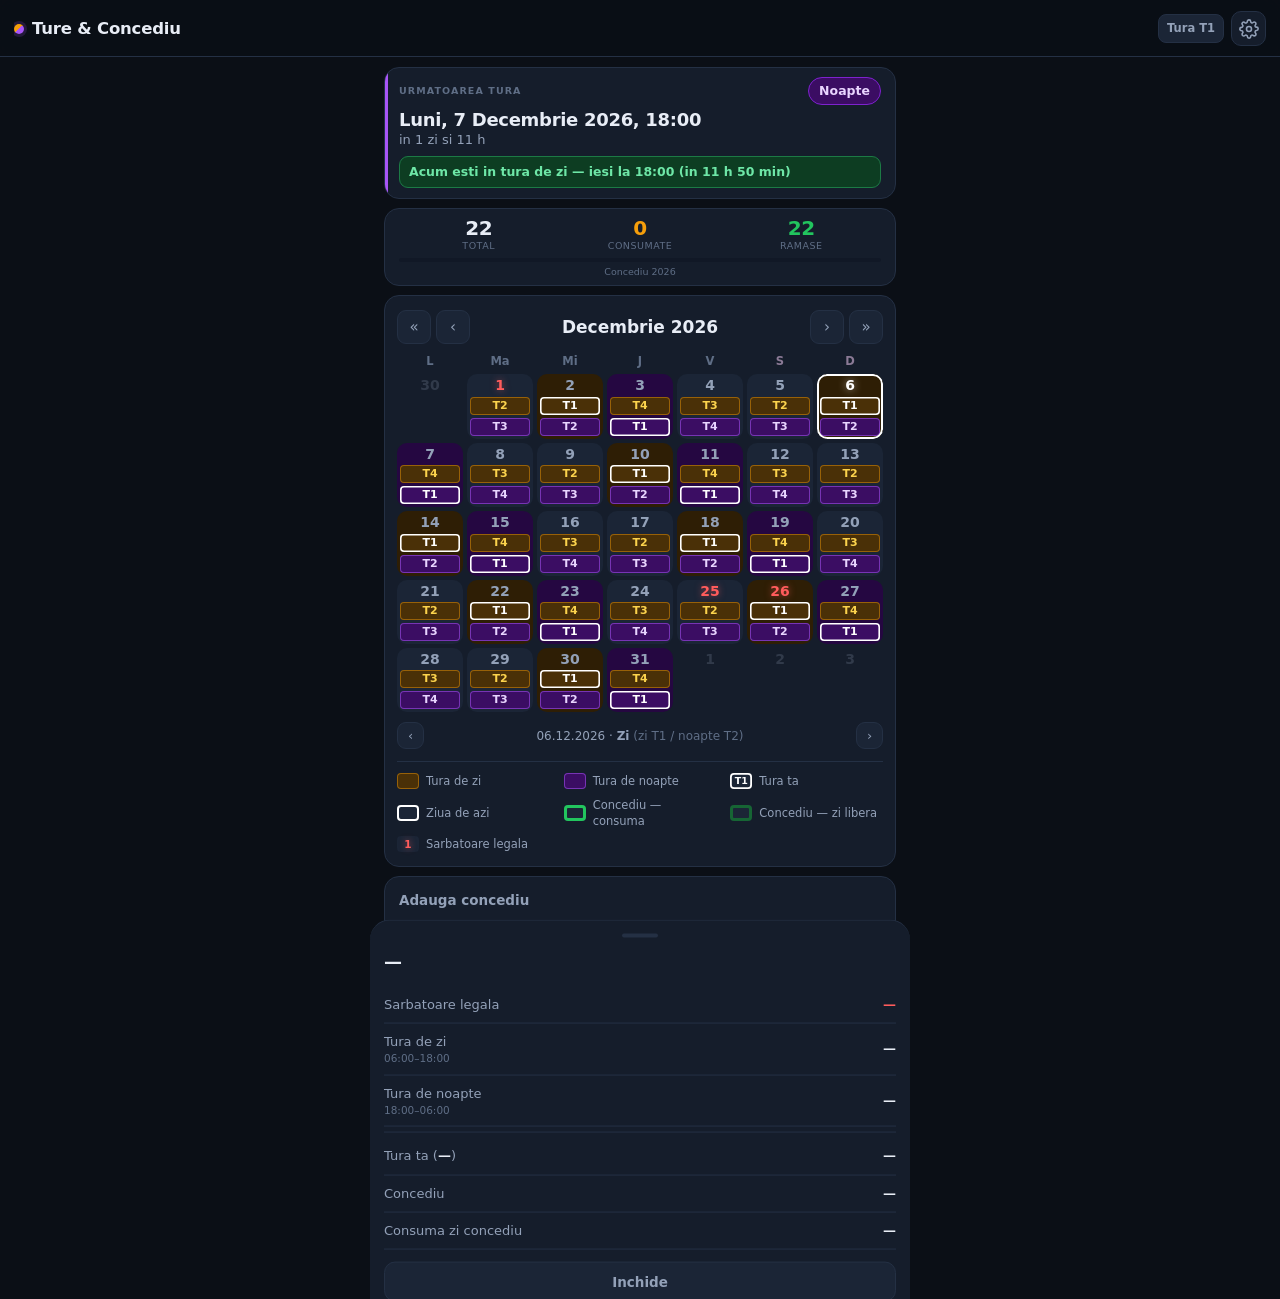
==== index.html @ d2be9833 "Tracker Schimburi & Concediu PWA" ====
<!DOCTYPE html>
<html lang="ro">
<head>
<meta charset="UTF-8">
<meta name="viewport" content="width=device-width, initial-scale=1.0, viewport-fit=cover, maximum-scale=1.0, user-scalable=no">
<title>Ture &amp; Concediu</title>
<meta name="description" content="Tracker pentru ture 12/24 in 4 ture si concediu de odihna">
<link rel="manifest" href="manifest.json">
<meta name="theme-color" content="#0b0f16">
<meta name="color-scheme" content="dark">
<meta name="mobile-web-app-capable" content="yes">
<meta name="apple-mobile-web-app-capable" content="yes">
<meta name="apple-mobile-web-app-status-bar-style" content="black-translucent">
<meta name="apple-mobile-web-app-title" content="Ture">
<link rel="apple-touch-icon" href="icons/icon-192.png">
<link rel="icon" href="icons/icon-192.png">
<link rel="stylesheet" href="styles.css">
</head>
<body>

<header class="topbar">
  <div class="brand">
    <span class="brand-dot"></span>
    <h1>Ture &amp; Concediu</h1>
  </div>
  <div class="top-right">
    <span class="my-team" id="myTeamBadge">—</span>
    <button id="btnSettings" class="icon-btn" aria-label="Setari" title="Setari">
      <svg viewBox="0 0 24 24" width="20" height="20" fill="none" stroke="currentColor" stroke-width="1.9" stroke-linecap="round" stroke-linejoin="round">
        <circle cx="12" cy="12" r="3"></circle>
        <path d="M19.4 15a1.65 1.65 0 0 0 .33 1.82l.06.06a2 2 0 1 1-2.83 2.83l-.06-.06a1.65 1.65 0 0 0-1.82-.33 1.65 1.65 0 0 0-1 1.51V21a2 2 0 1 1-4 0v-.09A1.65 1.65 0 0 0 9 19.4a1.65 1.65 0 0 0-1.82.33l-.06.06a2 2 0 1 1-2.83-2.83l.06-.06A1.65 1.65 0 0 0 4.6 15a1.65 1.65 0 0 0-1.51-1H3a2 2 0 1 1 0-4h.09A1.65 1.65 0 0 0 4.6 9a1.65 1.65 0 0 0-.33-1.82l-.06-.06a2 2 0 1 1 2.83-2.83l.06.06A1.65 1.65 0 0 0 9 4.6 1.65 1.65 0 0 0 10 3.09V3a2 2 0 1 1 4 0v.09a1.65 1.65 0 0 0 1 1.51 1.65 1.65 0 0 0 1.82-.33l.06-.06a2 2 0 1 1 2.83 2.83l-.06.06A1.65 1.65 0 0 0 19.4 9c.14.35.44.6.81.71H21a2 2 0 1 1 0 4h-.09a1.65 1.65 0 0 0-1.51 1z"></path>
      </svg>
    </button>
  </div>
</header>

<main>
  <!-- ===== URMATOAREA TURA (compact) ===== -->
  <section class="card next-card" id="nextCard">
    <div class="next-top">
      <span class="next-label">Urmatoarea tura</span>
      <span class="pill" id="nextPill">—</span>
    </div>
    <div class="next-when" id="nextWhen">—</div>
    <div class="next-count" id="nextCount">—</div>
    <div class="next-now" id="nextNow" hidden></div>
  </section>

  <!-- ===== CONTOR CONCEDIU (compact) ===== -->
  <section class="stats">
    <div class="stat"><b id="statTotal">0</b><span>Total</span></div>
    <div class="stat"><b class="accent-used" id="statUsed">0</b><span>Consumate</span></div>
    <div class="stat"><b class="accent-left" id="statLeft">0</b><span>Ramase</span></div>
    <div class="stat-bar"><div class="stat-bar-fill" id="statBar"></div></div>
    <div class="stat-year" id="statYear">2026</div>
  </section>

  <!-- ===== CALENDAR ===== -->
  <section class="card calendar-card">
    <div class="cal-nav">
      <button class="nav-btn" id="prevYear" aria-label="Anul anterior">&#171;</button>
      <button class="nav-btn" id="prevMonth" aria-label="Luna anterioara">&#8249;</button>
      <button class="cal-title" id="calTitle">—</button>
      <button class="nav-btn" id="nextMonth" aria-label="Luna urmatoare">&#8250;</button>
      <button class="nav-btn" id="nextYear" aria-label="Anul urmator">&#187;</button>
    </div>

    <div class="cal-dow">
      <span>L</span><span>Ma</span><span>Mi</span><span>J</span><span>V</span><span class="we">S</span><span class="we">D</span>
    </div>
    <div class="cal-grid" id="calGrid"></div>

    <div class="day-nav">
      <button class="nav-btn small" id="prevDay" aria-label="Ziua anterioara">&#8249;</button>
      <div class="day-nav-info" id="dayNavInfo">—</div>
      <button class="nav-btn small" id="nextDay" aria-label="Ziua urmatoare">&#8250;</button>
    </div>

    <div class="legend">
      <span><i class="chip zi"></i>Tura de zi</span>
      <span><i class="chip noapte"></i>Tura de noapte</span>
      <span><i class="chip mine" id="lgMine"></i>Tura ta</span>
      <span><i class="sw sw-today"></i>Ziua de azi</span>
      <span><i class="sw sw-vac"></i>Concediu — consuma</span>
      <span><i class="sw sw-vacfree"></i>Concediu — zi libera</span>
      <span><i class="sw sw-hol">1</i>Sarbatoare legala</span>
    </div>
  </section>

  <!-- ===== ADAUGA CONCEDIU ===== -->
  <section class="card">
    <h2 class="card-title">Adauga concediu</h2>
    <form id="vacForm" class="vac-form">
      <div class="two-col">
        <label>Data de start<input type="date" id="vacStart" required></label>
        <label>Data de final<input type="date" id="vacEnd" required></label>
      </div>
      <div class="vac-preview" id="vacPreview">Alege perioada pentru a vedea cate zile se consuma.</div>
      <button type="submit" class="btn-primary">Adauga concediu</button>
    </form>
  </section>

  <!-- ===== LISTA CONCEDII ===== -->
  <section class="card">
    <h2 class="card-title">Concediile mele <span class="muted" id="vacCount"></span></h2>
    <div id="vacList" class="vac-list"></div>
  </section>

  <footer class="app-footer">
    <div class="ft-note">Datele se salveaza local pe telefon. Fa backup periodic din setari.</div>
    <div class="ft-copy">&copy; <span id="ftYear">2026</span> Daniel Mazureac. Toate drepturile rezervate.</div>
  </footer>
</main>

<!-- ===== SHEET: SETARI ===== -->
<div class="sheet-backdrop" id="sheetBackdrop"></div>
<div class="sheet" id="settingsSheet" role="dialog" aria-label="Setari">
  <div class="sheet-handle"></div>
  <h2 class="sheet-title">Setari</h2>

  <div class="sect-title">Tura mea <small>(se aplica imediat)</small></div>
  <div class="team-pick" id="teamPick"></div>

  <button type="button" class="sect-toggle" id="refToggle" aria-expanded="false" aria-controls="refBody">
    <span class="st-lbl">Zile de referinta ture</span>
    <span class="st-arrow">&#8250;</span>
  </button>
  <div class="sect-body" id="refBody" hidden>
    <div class="sect-note">O zi in care tura respectiva a avut <b>tura de zi</b>.</div>
    <div id="refRows"></div>
  </div>

  <button type="button" class="sect-toggle" id="holToggle" aria-expanded="false" aria-controls="holBody">
    <span class="st-lbl">Sarbatori legale</span>
    <span class="st-sub" id="holSub">calculate automat</span>
    <span class="st-arrow">&#8250;</span>
  </button>
  <div class="sect-body" id="holBody" hidden>
    <div class="hol-nav">
      <button type="button" class="nav-btn small" id="holPrev" aria-label="Anul anterior">&#8249;</button>
      <div class="hol-year" id="holYear">—</div>
      <button type="button" class="nav-btn small" id="holNext" aria-label="Anul urmator">&#8250;</button>
    </div>
    <div class="hol-list" id="holList"></div>
    <div class="hol-add">
      <input type="date" id="holDate" aria-label="Data sarbatorii">
      <input type="text" id="holName" placeholder="Denumire sarbatoare" maxlength="60" aria-label="Denumire">
      <button type="button" class="btn-ghost" id="holAdd">Adauga</button>
    </div>
    <button type="button" class="btn-ghost full" id="holReset">Revino la sarbatorile automate</button>
  </div>

  <div class="sect-title">Zile concediu</div>
  <div class="conc-grid">
    <label class="field">
      <span class="lbl">Zile pe an</span>
      <input type="number" id="setDays" min="0" max="365" step="1" inputmode="numeric">
    </label>
    <label class="field">
      <span class="lbl">Reportate <small>(anii precedenti)</small></span>
      <input type="number" id="setCarry" min="0" max="365" step="1" inputmode="numeric">
    </label>
  </div>

  <div class="sheet-actions">
    <button class="btn-primary" id="saveSettings">Salveaza</button>
    <button class="btn-ghost" id="closeSettings">Inchide</button>
  </div>

  <div class="sheet-sep"></div>
  <div class="sect-title" style="margin-top:0">Backup si siguranta</div>
  <div class="bk-hint" id="bkHint"></div>

  <button type="button" class="bk-main" id="btnExcel">
    <span class="bk-ico">XLS</span>
    <span class="bk-txt">
      <b>Salveaza backup</b>
      <small>Un fisier Excel cu tot: concedii, calendarul anului <i id="bkYear">—</i>, sarbatori</small>
    </span>
  </button>

  <button type="button" class="bk-second" id="btnRestore">
    <span class="bk-txt">
      <b>Restaureaza dintr-un backup</b>
      <small>Incarca fisierul salvat mai devreme</small>
    </span>
  </button>
  <input type="file" id="fileImport" accept=".xlsx,.json,application/json" hidden>

  <div class="bk-paste" id="bkPaste" hidden>
    <button type="button" class="btn-ghost full" id="rsFile" style="margin-top:0">Alege fisierul de backup</button>
    <div class="bk-or">sau lipeste textul backup</div>
    <textarea id="bkText" rows="3" placeholder="{&quot;myTeam&quot;: ..." spellcheck="false"></textarea>
    <button type="button" class="btn-ghost full" id="bkTextOk" style="margin-top:0">Restaureaza din text</button>
    <button type="button" class="bk-link" id="bkCopy">Copiaza datele ca text (pentru o nota / e-mail)</button>
  </div>
</div>

<!-- ===== SHEET: DETALIU ZI ===== -->
<div class="sheet" id="daySheet" role="dialog" aria-label="Detaliu zi">
  <div class="sheet-handle"></div>
  <h2 class="sheet-title" id="dsTitle">—</h2>
  <div class="ds-row hol-row" id="dsHolRow" hidden><span>Sarbatoare legala</span><b id="dsHol">—</b></div>
  <div class="ds-row"><span>Tura de zi <small>06:00–18:00</small></span><b id="dsDay">—</b></div>
  <div class="ds-row"><span>Tura de noapte <small>18:00–06:00</small></span><b id="dsNight">—</b></div>
  <div class="ds-sep"></div>
  <div class="ds-row"><span>Tura ta (<b id="dsMyTeam">—</b>)</span><b id="dsShift">—</b></div>
  <div class="ds-row"><span>Concediu</span><b id="dsVac">—</b></div>
  <div class="ds-row"><span>Consuma zi concediu</span><b id="dsConsume">—</b></div>
  <div class="sheet-actions">
    <button class="btn-ghost" id="dsClose">Inchide</button>
  </div>
</div>

<div id="toast" class="toast"></div>

<script src="xlsx.js"></script>
<script src="app.js"></script>
</body>
</html>
---- styles.css ----
/* ===== Ture & Concediu — dark mode fix, mobile-first, full responsive ===== */
:root{
  --bg:#0b0f16;
  --bg2:#111826;
  --card:#151d2b;
  --card2:#1b2536;
  --line:#243044;
  --txt:#e8edf6;
  --txt2:#93a1b8;
  --txt3:#5f6e86;

  --zi:#f59e0b;  --zi-bg:#4a3007;  --zi-txt:#fcd34d;  --zi-cell:#2e1e05;
  --noapte:#a855f7; --noapte-bg:#3b0d63; --noapte-txt:#e9d5ff; --noapte-cell:#250741;

  --conc:#22c55e;          /* concediu care CONSUMA (verde intens) */
  --conc-dim:#166534;      /* concediu in zi libera (verde stins)  */
  --conc-bg:#0d3d22;
  --danger:#ef4444;
  --hol:#ff5c5c;           /* sarbatoare legala (informativ) */

  --r:15px;
  --pad:clamp(9px,3.2vw,14px);
  --safe-b:env(safe-area-inset-bottom,0px);
}

*{box-sizing:border-box;-webkit-tap-highlight-color:transparent;min-width:0}

/* SCROLL: un SINGUR container de scroll (html). Pe body folosim `clip`,
   nu `hidden` — `hidden` ar transforma body-ul in al doilea container de
   scroll si rotita mouse-ului s-ar pierde intre cele doua. */
html{
  margin:0;padding:0;
  overflow-y:auto;
  overflow-x:clip;
  -webkit-text-size-adjust:100%;
}
body{
  margin:0;padding:0;width:100%;max-width:100%;
  overflow-x:clip;overflow-y:visible;
  background:var(--bg);color:var(--txt);
  font-family:-apple-system,BlinkMacSystemFont,"Segoe UI",Roboto,system-ui,sans-serif;
  font-size:clamp(13.5px,3.7vw,15px);line-height:1.4;
  padding-bottom:calc(18px + var(--safe-b));
  overscroll-behavior-y:contain;
  touch-action:pan-y;
}
/* fallback pentru browsere fara `overflow:clip` (Safari <16) */
@supports not (overflow:clip){
  html{overflow-x:hidden}
  body{overflow-x:visible}
}
h1,h2{margin:0;font-weight:650}
button,input{font-family:inherit;font-size:16px}

/* ---------- topbar ---------- */
.topbar{
  position:sticky;top:0;z-index:40;
  display:flex;align-items:center;justify-content:space-between;gap:8px;
  padding:calc(env(safe-area-inset-top,0px) + 11px) var(--pad) 10px;
  background:rgba(11,15,22,.9);backdrop-filter:saturate(180%) blur(14px);
  border-bottom:1px solid var(--line);
}
.brand{display:flex;align-items:center;gap:8px;min-width:0;overflow:hidden}
.brand h1{font-size:clamp(14px,4.1vw,16.5px);letter-spacing:-.2px;white-space:nowrap;overflow:hidden;text-overflow:ellipsis}
.brand-dot{
  width:10px;height:10px;border-radius:50%;flex:none;
  background:linear-gradient(135deg,var(--zi) 0 50%,var(--noapte) 50% 100%);
  box-shadow:0 0 0 3px rgba(168,85,247,.16);
}
.top-right{display:flex;align-items:center;gap:7px;flex:none}
.my-team{
  background:var(--card2);border:1px solid var(--line);color:var(--txt2);
  font-size:clamp(10px,2.9vw,11.5px);font-weight:750;padding:5px 8px;border-radius:8px;white-space:nowrap;
}
.icon-btn{
  background:var(--card);border:1px solid var(--line);color:var(--txt2);
  width:35px;height:35px;border-radius:10px;display:grid;place-items:center;cursor:pointer;transition:.15s;flex:none;
}
.icon-btn:active{transform:scale(.93);color:var(--txt)}

main{padding:10px var(--pad) 0;max-width:540px;margin:0 auto}

.card{background:var(--card);border:1px solid var(--line);border-radius:var(--r);padding:var(--pad);margin-bottom:9px}
.card-title{font-size:clamp(12px,3.4vw,13.5px);color:var(--txt2);font-weight:600;margin-bottom:9px}
.muted{color:var(--txt3);font-weight:400}

/* ---------- urmatoarea tura (compact) ---------- */
.next-card{position:relative;overflow:hidden;padding:9px var(--pad) 10px}
.next-card::before{content:"";position:absolute;left:0;top:0;bottom:0;width:3px;background:var(--line)}
.next-card.is-zi::before{background:var(--zi)}
.next-card.is-noapte::before{background:var(--noapte)}
.next-top{display:flex;align-items:center;justify-content:space-between;gap:8px;margin-bottom:4px}
.next-label{font-size:9.5px;text-transform:uppercase;letter-spacing:1.1px;color:var(--txt3);font-weight:750;white-space:nowrap}
.next-when{font-size:clamp(14.5px,4.4vw,18px);font-weight:700;letter-spacing:-.3px;line-height:1.2}
.next-count{font-size:clamp(11.5px,3.3vw,13px);color:var(--txt2);margin-top:1px}
.next-now{
  margin-top:7px;padding:6px 9px;border-radius:9px;font-size:clamp(11px,3.1vw,12.5px);font-weight:650;
  background:var(--conc-bg);color:#6ee7a7;border:1px solid #1c7a45;
}
.pill{display:inline-block;padding:4px 10px;border-radius:999px;font-size:clamp(11px,3.1vw,12.5px);font-weight:750;border:1px solid transparent;white-space:nowrap}
.pill.zi{background:var(--zi-bg);color:var(--zi-txt);border-color:#7c5310}
.pill.noapte{background:var(--noapte-bg);color:var(--noapte-txt);border-color:#7e22ce}
.pill.liber{background:var(--card2);color:var(--txt2);border-color:var(--line)}

/* ---------- contor concediu (foarte compact) ---------- */
.stats{
  background:var(--card);border:1px solid var(--line);border-radius:var(--r);
  padding:8px var(--pad) 7px;margin-bottom:9px;
  display:grid;grid-template-columns:repeat(3,1fr);gap:0 2px;
}
.stat{text-align:center;display:flex;flex-direction:column;gap:0}
.stat b{font-size:clamp(16px,5vw,20px);font-weight:750;letter-spacing:-.4px;line-height:1.1}
.stat span{font-size:clamp(8.5px,2.5vw,9.5px);color:var(--txt3);text-transform:uppercase;letter-spacing:.5px}
.accent-used{color:var(--zi)}
.accent-left{color:var(--conc)}
.stat-bar{grid-column:1/-1;height:4px;background:var(--bg2);border-radius:99px;overflow:hidden;margin-top:6px}
.stat-bar-fill{height:100%;width:0;border-radius:99px;background:linear-gradient(90deg,var(--conc),var(--zi));transition:width .35s}
.stat-year{grid-column:1/-1;text-align:center;font-size:9.5px;color:var(--txt3);margin-top:3px}

/* ---------- calendar (mai mare / mai lizibil) ---------- */
.calendar-card{padding:var(--pad) clamp(6px,2.2vw,12px)}
.cal-nav{display:flex;align-items:center;gap:clamp(2px,1vw,5px);margin-bottom:9px}
.nav-btn{
  background:var(--card2);border:1px solid var(--line);color:var(--txt2);
  min-width:clamp(28px,8.5vw,34px);height:clamp(28px,8.5vw,34px);
  border-radius:9px;cursor:pointer;font-size:15px;line-height:1;padding:0;flex:none;
}
.nav-btn:active{transform:scale(.9);color:var(--txt)}
.nav-btn.small{min-width:27px;height:27px;font-size:13px}
.cal-title{
  flex:1;background:transparent;border:0;color:var(--txt);
  font-size:clamp(14px,4.4vw,17px);font-weight:700;cursor:pointer;padding:4px 2px;border-radius:9px;
  white-space:nowrap;overflow:hidden;text-overflow:ellipsis;
}
.cal-title:active{background:var(--card2)}

.cal-dow{
  display:grid;grid-template-columns:repeat(7,1fr);gap:clamp(2px,.9vw,4px);
  font-size:clamp(9.5px,3vw,11.5px);color:var(--txt3);text-align:center;margin-bottom:5px;font-weight:750;
}
.cal-dow .we{color:#8b7a96}

.cal-grid{display:grid;grid-template-columns:repeat(7,1fr);gap:clamp(2px,.9vw,4px)}

/* celula: numarul zilei + 2 bare (tura de zi / tura de noapte) */
.cell{
  position:relative;border-radius:clamp(7px,2.6vw,10px);overflow:hidden;
  background:var(--card2);
  min-height:clamp(46px,15vw,64px);
  padding:clamp(2px,.9vw,4px) clamp(1.5px,.7vw,3px) clamp(2px,.9vw,3px);
  display:flex;flex-direction:column;justify-content:space-between;gap:clamp(2px,.8vw,3px);
  cursor:pointer;transition:transform .1s;
}
.cell:active{transform:scale(.92)}
.dnum{font-size:clamp(11px,3.5vw,14px);font-weight:750;color:var(--txt2);text-align:center;line-height:1.1}
.chips{display:flex;flex-direction:column;gap:clamp(1.5px,.7vw,3px)}
.chip{
  display:block;height:clamp(13px,4.3vw,18px);line-height:clamp(13px,4.3vw,18px);
  border-radius:4px;font-size:clamp(8.5px,2.9vw,11px);font-weight:800;
  text-align:center;letter-spacing:0;font-style:normal;
}
.chip.zi{background:var(--zi-bg);color:var(--zi-txt);box-shadow:0 0 0 1px rgba(245,158,11,.45) inset}
.chip.noapte{background:var(--noapte-bg);color:var(--noapte-txt);box-shadow:0 0 0 1px rgba(168,85,247,.55) inset}
.chip.mine{box-shadow:0 0 0 1.6px #fff inset;color:#fff}

/* fundalul celulei = TURA MEA in ziua respectiva */
.cell.my-zi{background:var(--zi-cell)}
.cell.my-noapte{background:var(--noapte-cell)}
.cell.my-liber{background:var(--card2)}

.cell.pad{background:transparent;opacity:.22;pointer-events:none}
.cell.pad .chips{visibility:hidden}

/* Inelele (azi / concediu) se deseneaza ca pseudo-elemente cu z-index,
   ca sa fie DEASUPRA barelor de tura — altfel barele le acopereau si
   verdele aproape nu se vedea cand ziua era si azi si concediu. */
.cell.vac::before,
.cell.today::after{
  content:"";position:absolute;inset:0;border-radius:inherit;
  pointer-events:none;
}
/* concediu — inel verde */
.cell.vac::before{border:4px solid var(--conc);z-index:3}
.cell.vac.free::before{border-color:var(--conc-dim)}
/* azi — inel alb pe marginea exterioara */
.cell.today::after{box-shadow:inset 0 0 0 2px #fff;z-index:4}
.cell.today .dnum{color:#fff;text-shadow:0 0 8px rgba(255,255,255,.55)}

/* azi + concediu: aceeasi nuanta de verde, doar mutata imediat sub inelul
   alb, plus un halou discret ca sa se distinga langa alb */
.cell.today.vac::before{
  inset:2px;border-width:3.5px;
  box-shadow:0 0 7px rgba(34,197,94,.5);
}
.cell.today.vac.free::before{box-shadow:0 0 6px rgba(22,101,52,.5)}

.cell.sel{outline:1px dashed var(--txt2);outline-offset:-1px}

/* sarbatoare legala — numarul zilei in ROSU (nu afecteaza inelele existente) */
.cell.holiday .dnum{color:var(--hol);font-weight:800;text-shadow:0 0 7px rgba(255,92,92,.55)}
.cell.holiday.today .dnum{color:var(--hol);text-shadow:0 0 9px rgba(255,92,92,.85)}

.day-nav{display:flex;align-items:center;gap:7px;margin-top:10px}
.day-nav-info{flex:1;text-align:center;font-size:clamp(10.5px,3.1vw,12px);color:var(--txt2);line-height:1.35}

/* ---------- legenda ---------- */
.legend{
  display:grid;grid-template-columns:repeat(auto-fit,minmax(132px,1fr));gap:7px clamp(8px,2.5vw,14px);
  margin-top:12px;padding-top:11px;border-top:1px solid var(--line);
  font-size:clamp(10.5px,3vw,11.5px);color:var(--txt2);
}
.legend span{display:flex;align-items:center;gap:7px;min-width:0}
.legend .chip{width:22px;height:16px;line-height:16px;font-size:9.5px;flex:none}
/* chip-ul "tura ta" din legenda: fundal neutru + contur alb, afiseaza TURA TA reala */
.legend .chip.mine{background:var(--card2);color:#fff;box-shadow:0 0 0 1.8px #fff inset}
.sw{width:22px;height:16px;border-radius:4px;display:inline-block;flex:none;font-style:normal}
.sw-today{background:var(--card2);box-shadow:0 0 0 2px #fff inset}
.sw-vac{background:var(--card2);box-shadow:0 0 0 3px var(--conc) inset}
.sw-vacfree{background:var(--card2);box-shadow:0 0 0 3px var(--conc-dim) inset}
.sw-hol{background:var(--card2);color:var(--hol);font-size:10.5px;font-weight:800;text-align:center;line-height:16px;text-shadow:0 0 6px rgba(255,92,92,.6)}

/* text sarbatoare sub calendar + rand in sheet-ul de zi */
.hol-txt{color:var(--hol);font-weight:650}
.ds-row.hol-row b{color:var(--hol)}

/* ---------- forms ---------- */
.vac-form{display:flex;flex-direction:column;gap:10px}
.two-col{display:grid;grid-template-columns:repeat(auto-fit,minmax(128px,1fr));gap:9px}
label{font-size:clamp(10.5px,3vw,11.5px);color:var(--txt2);display:flex;flex-direction:column;gap:5px;font-weight:650}
label small{font-weight:400;color:var(--txt3)}
input[type=date],input[type=number]{
  background:var(--bg2);border:1px solid var(--line);color:var(--txt);
  padding:9px 10px;border-radius:10px;width:100%;max-width:100%;
}
input:focus{outline:none;border-color:var(--noapte)}
.vac-preview{font-size:clamp(11.5px,3.2vw,12.5px);color:var(--txt2);background:var(--bg2);border:1px dashed var(--line);border-radius:10px;padding:9px 11px;line-height:1.5}
.btn-primary{background:linear-gradient(135deg,#7c3aed,#a855f7);color:#fff;border:0;padding:12px;border-radius:11px;font-weight:750;cursor:pointer;width:100%;font-size:14.5px}
.btn-primary:active{transform:scale(.98);filter:brightness(1.1)}
.btn-ghost{background:var(--card2);color:var(--txt2);border:1px solid var(--line);padding:11px 8px;border-radius:11px;font-weight:650;cursor:pointer;flex:1;font-size:clamp(12px,3.4vw,13.5px)}
.btn-ghost.full{width:100%;margin-top:8px}
.btn-ghost:active{color:var(--txt)}
.btn-danger{background:transparent;color:var(--danger);border:1px solid #5c2222;padding:11px;border-radius:11px;font-weight:650;cursor:pointer;width:100%;margin-top:9px;font-size:13.5px}

/* ---------- lista concedii ---------- */
.vac-list{display:flex;flex-direction:column;gap:8px}
.vac-item{background:var(--bg2);border:1px solid var(--line);border-radius:11px;padding:9px 10px;display:flex;align-items:center;gap:8px}
.vac-item .vi-main{flex:1;min-width:0}
.vac-item .vi-range{font-size:clamp(12px,3.5vw,13.5px);font-weight:650}
.vac-item .vi-meta{font-size:clamp(10px,2.9vw,11px);color:var(--txt3);margin-top:2px;line-height:1.35}
.vi-badge{background:var(--conc-bg);color:#6ee7a7;border:1px solid #1c7a45;padding:3px 8px;border-radius:8px;font-size:11.5px;font-weight:750;white-space:nowrap;flex:none}
.vi-del{background:transparent;border:1px solid #5c2222;color:var(--danger);width:30px;height:30px;border-radius:9px;cursor:pointer;flex:none;font-size:15px;line-height:1;padding:0}
.empty{color:var(--txt3);font-size:12.5px;text-align:center;padding:12px 0}
.app-footer{
  text-align:center;padding:14px 10px 18px;margin-top:2px;
  border-top:1px solid var(--line);
}
.ft-note{font-size:10px;color:var(--txt3);line-height:1.5}
.ft-copy{
  font-size:10px;color:var(--txt3);margin-top:7px;
  opacity:.85;letter-spacing:.2px;
}

/* ---------- sheets ---------- */
.sheet-backdrop{position:fixed;inset:0;background:rgba(0,0,0,.62);backdrop-filter:blur(2px);opacity:0;pointer-events:none;transition:.22s;z-index:50}
.sheet-backdrop.open{opacity:1;pointer-events:auto}
.sheet{
  position:fixed;left:0;right:0;bottom:0;z-index:60;
  background:var(--card);border-top:1px solid var(--line);border-radius:20px 20px 0 0;
  padding:8px var(--pad) calc(16px + var(--safe-b));
  transform:translateY(105%);transition:transform .28s cubic-bezier(.32,.72,0,1);
  max-height:90vh;overflow-y:auto;overscroll-behavior:contain;max-width:540px;margin:0 auto;
  -webkit-overflow-scrolling:touch;
  pointer-events:none;   /* cand e inchis nu fura evenimentele de scroll */
}
.sheet.open{transform:translateY(0);pointer-events:auto}
.sheet-handle{width:36px;height:4px;border-radius:99px;background:var(--line);margin:5px auto 11px}
.sheet-title{font-size:clamp(15.5px,4.6vw,18px);margin-bottom:12px}
.sect-title{font-size:10px;text-transform:uppercase;letter-spacing:.9px;color:var(--txt3);font-weight:750;margin:15px 0 8px}
.sect-title:first-of-type{margin-top:0}
.sect-title small{text-transform:none;letter-spacing:0;font-weight:400}
.field{margin-bottom:10px}

/* rand concediu: cele doua chenare EGALE; input-urile se alinieaza jos,
   chiar daca o eticheta trece pe doua randuri */
.conc-grid{display:grid;grid-template-columns:1fr 1fr;gap:9px;align-items:end}
.conc-grid .field{margin-bottom:0;min-width:0}
.conc-grid .lbl{
  display:block;line-height:1.3;
  font-size:clamp(10px,2.9vw,11.5px);font-weight:650;color:var(--txt2);
}
.conc-grid .lbl small{font-weight:400;color:var(--txt3);font-size:clamp(8.5px,2.5vw,10px);white-space:nowrap}
.conc-grid input{text-align:center;width:100%}
.sheet-actions{display:flex;gap:8px;margin-top:12px;flex-wrap:wrap}
.sheet-sep{height:1px;background:var(--line);margin:14px 0 11px}

/* selector tura */
.team-pick{display:grid;grid-template-columns:repeat(4,1fr);gap:clamp(5px,1.8vw,8px)}
.tp{
  background:var(--bg2);border:1px solid var(--line);color:var(--txt2);border-radius:11px;
  padding:10px 0;font-weight:800;font-size:clamp(13px,3.8vw,15px);cursor:pointer;text-align:center;
}
.tp.on{background:linear-gradient(135deg,#7c3aed,#a855f7);color:#fff;border-color:#a855f7}
.ref-row{display:grid;grid-template-columns:clamp(34px,11vw,42px) 1fr;align-items:center;gap:8px;margin-bottom:7px}
.ref-row .rl{
  background:var(--card2);border:1px solid var(--line);border-radius:9px;
  text-align:center;font-weight:800;font-size:clamp(11px,3.2vw,13px);padding:9px 0;color:var(--txt2);
}
.ref-row.me .rl{background:linear-gradient(135deg,#7c3aed,#a855f7);color:#fff;border-color:#a855f7}
.ref-row input{padding:8px 9px}

/* ---------- backup / export ---------- */
.bk-hint{
  font-size:clamp(10.5px,3vw,11.5px);line-height:1.5;border-radius:10px;
  padding:8px 10px;margin-bottom:9px;background:var(--bg2);color:var(--txt3);
  border:1px solid var(--line);
}
.bk-hint.ok{color:#6ee7a7;border-color:#1c7a45;background:var(--conc-bg)}
.bk-hint.warn{color:#fcd34d;border-color:#7c5310;background:var(--zi-bg)}

.bk-main{
  width:100%;display:flex;align-items:center;gap:11px;text-align:left;cursor:pointer;
  background:linear-gradient(135deg,#065f46,#0f766e);border:1px solid #10b981;
  color:#fff;padding:11px 12px;border-radius:12px;margin-bottom:9px;
}
.bk-main:active{transform:scale(.985);filter:brightness(1.12)}
.bk-ico{
  flex:none;width:38px;height:38px;border-radius:9px;background:rgba(255,255,255,.16);
  display:grid;place-items:center;font-size:11px;font-weight:800;letter-spacing:.5px;
}
.bk-txt{display:flex;flex-direction:column;gap:2px;min-width:0}
.bk-txt b{font-size:clamp(13px,3.8vw,14.5px);font-weight:700}
.bk-txt small{font-size:clamp(10px,2.8vw,11px);opacity:.85;line-height:1.35}
.bk-txt small i{font-style:normal;font-weight:700}

.bk-second{
  width:100%;display:flex;align-items:center;gap:11px;text-align:left;cursor:pointer;
  background:var(--card2);border:1px solid var(--line);color:var(--txt2);
  padding:11px 12px;border-radius:12px;margin-bottom:9px;
}
.bk-second:active{transform:scale(.985);color:var(--txt)}
.bk-second .bk-txt b{color:var(--txt)}
.bk-second .bk-txt small{opacity:1;color:var(--txt3)}

.bk-paste{
  margin:0 0 9px;padding:10px;border-radius:12px;
  background:var(--bg2);border:1px dashed var(--line);
}
.bk-or{
  text-align:center;font-size:10.5px;color:var(--txt3);
  margin:10px 0 8px;text-transform:uppercase;letter-spacing:.7px;
}
.bk-paste textarea{
  width:100%;background:var(--card);border:1px solid var(--line);color:var(--txt);
  border-radius:11px;padding:9px 10px;font-family:ui-monospace,SFMono-Regular,Menlo,monospace;
  font-size:11px;line-height:1.4;resize:vertical;margin-bottom:8px;
}
.bk-paste textarea:focus{outline:none;border-color:var(--noapte)}
.bk-link{
  display:block;width:100%;margin-top:10px;padding:6px 0;background:none;border:0;
  color:var(--txt3);font-size:11px;text-decoration:underline;cursor:pointer;text-align:center;
}
.bk-link:active{color:var(--txt2)}

/* ---------- secitune retractabila (sarbatori) ---------- */
/* flex, nu grid: butonul arata corect si cu, si fara textul de rezumat */
.sect-toggle{
  width:100%;display:flex;align-items:center;gap:8px;
  background:var(--card2);border:1px solid var(--line);color:var(--txt);
  padding:11px 12px;border-radius:12px;cursor:pointer;text-align:left;margin:15px 0 0;
}
.sect-toggle.open{border-radius:12px 12px 0 0;border-bottom-color:transparent}
.sect-toggle:active{filter:brightness(1.14)}
.st-lbl{flex:1;min-width:0;font-size:clamp(12.5px,3.6vw,13.5px);font-weight:700;white-space:nowrap}
.st-sub{
  flex:0 1 auto;min-width:0;
  font-size:clamp(10px,2.8vw,11px);color:var(--txt3);
  white-space:nowrap;overflow:hidden;text-overflow:ellipsis;text-align:right;
}
.st-sub.mod{color:var(--noapte-txt)}
.st-sub.warn{color:var(--zi-txt);font-weight:650}
.st-arrow{
  font-size:19px;line-height:1;color:var(--txt2);flex:none;
  transition:transform .22s cubic-bezier(.32,.72,0,1);
}
.sect-toggle.open .st-arrow{transform:rotate(90deg)}
.sect-body{
  border:1px solid var(--line);border-top:0;border-radius:0 0 12px 12px;
  padding:11px;background:rgba(0,0,0,.14);
}
.sect-note{font-size:10.5px;color:var(--txt3);line-height:1.5;margin-bottom:9px}
.sect-note b{color:var(--txt2)}
.sect-body .ref-row:last-child{margin-bottom:0}

/* ---------- gestionare sarbatori legale ---------- */
.hol-nav{display:flex;align-items:center;gap:8px;margin-bottom:8px}
.hol-year{flex:1;text-align:center;font-size:14.5px;font-weight:750;color:var(--txt)}
.hol-list{
  display:flex;flex-direction:column;gap:5px;
  max-height:190px;overflow-y:auto;overscroll-behavior:contain;
  background:var(--bg2);border:1px solid var(--line);border-radius:11px;padding:7px;
}
.hol-item{
  display:grid;grid-template-columns:40px 1fr auto auto;align-items:center;gap:7px;
  background:var(--card2);border-radius:8px;padding:6px 8px;font-size:12px;
}
.hol-item.off{opacity:.42}
.hol-item.off .hi-n{text-decoration:line-through}
.hi-d{color:var(--hol);font-weight:800;font-size:11.5px}
.hol-item.off .hi-d{color:var(--txt3)}
.hi-n{color:var(--txt);min-width:0;overflow-wrap:anywhere;line-height:1.3}
.hi-tag{
  display:inline-block;margin-left:6px;font-style:normal;font-size:9px;font-weight:750;
  background:var(--noapte-bg);color:var(--noapte-txt);padding:1px 5px;border-radius:5px;vertical-align:middle;
}
.hi-t,.hi-x{
  background:transparent;border:1px solid var(--line);color:var(--txt2);
  width:26px;height:26px;border-radius:7px;cursor:pointer;flex:none;padding:0;font-size:12px;line-height:1;
}
.hi-t{color:var(--conc)}
.hol-item.off .hi-t{color:var(--txt3)}
.hi-x{color:var(--danger);border-color:#5c2222;font-size:15px}
.hol-add{display:grid;grid-template-columns:1fr 1fr auto;gap:7px;margin-top:8px}
.hol-add input{padding:9px 10px}
.hol-add input[type=text]{font-size:14px}
.hol-add .btn-ghost{flex:none;padding:9px 12px}
@media (max-width:400px){
  .hol-add{grid-template-columns:1fr 1fr}
  .hol-add .btn-ghost{grid-column:1/-1}
}

.ds-row{display:flex;justify-content:space-between;align-items:center;gap:10px;padding:9px 0;border-bottom:1px solid var(--line);font-size:clamp(12px,3.4vw,13px);color:var(--txt2)}
.ds-row small{color:var(--txt3);font-size:10.5px;display:block}
.ds-row b{color:var(--txt);text-align:right}
.ds-sep{height:1px;background:var(--line);margin:5px 0}

/* ---------- toast ---------- */
.toast{
  position:fixed;left:50%;bottom:calc(22px + var(--safe-b));transform:translate(-50%,20px);
  background:#e8edf6;color:#0b0f16;padding:10px 16px;border-radius:11px;
  font-size:13px;font-weight:650;opacity:0;pointer-events:none;transition:.25s;z-index:80;
  max-width:90vw;text-align:center;
}
.toast.show{opacity:1;transform:translate(-50%,0)}

/* ---------- telefoane foarte inguste (<=330px) ---------- */
@media (max-width:330px){
  .brand h1{font-size:0;width:0}          /* pastram doar punctul + badge-ul */
  .brand-dot{margin-right:2px}
  .legend{grid-template-columns:1fr}
  .cell{min-height:44px}
  .chip{height:12px;line-height:12px;font-size:8px}
  .nav-btn{min-width:26px;height:26px;font-size:13px}
}
/* ecrane late / landscape */
@media (min-width:560px){
  .cell{min-height:62px}
}
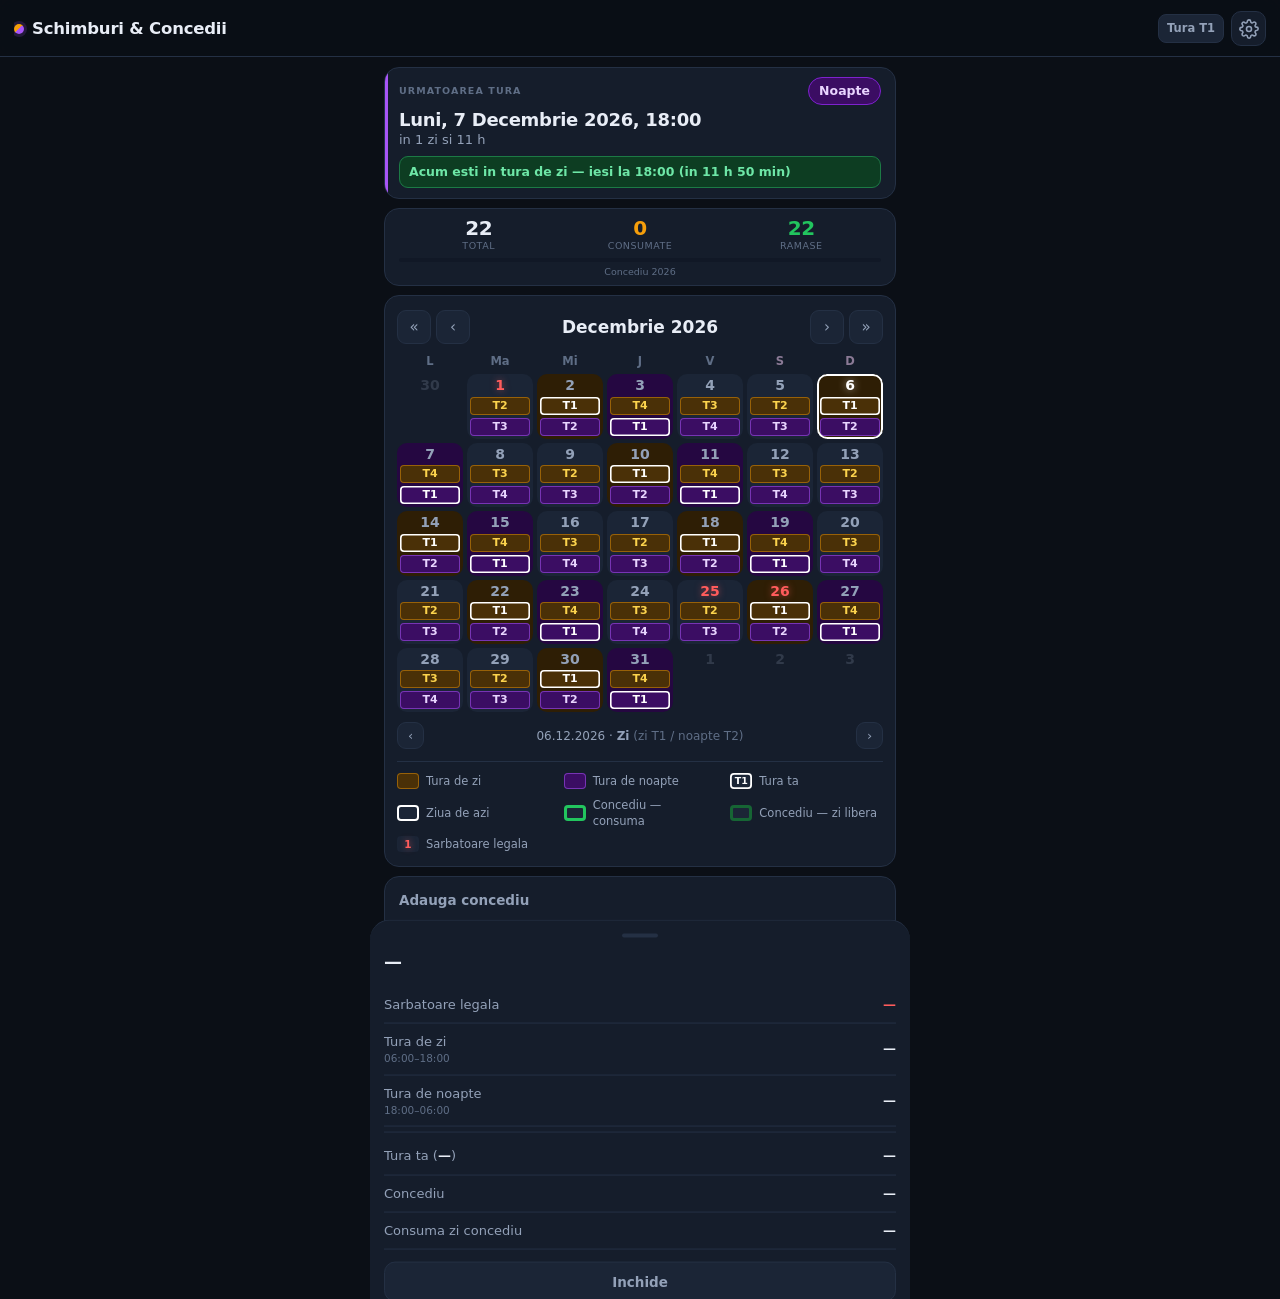
==== commit f7fd9d52: "modificare titlul + rezolvare bug pe telefon" ====
--- a/index.html
+++ b/index.html
@@ -21,7 +21,7 @@
 <header class="topbar">
   <div class="brand">
     <span class="brand-dot"></span>
-    <h1>Ture &amp; Concediu</h1>
+    <h1>Schimburi &amp; Concedii</h1>
   </div>
   <div class="top-right">
     <span class="my-team" id="myTeamBadge">—</span>
--- a/styles.css
+++ b/styles.css
@@ -74,8 +74,11 @@
 }
 .icon-btn{
   background:var(--card);border:1px solid var(--line);color:var(--txt2);
-  width:35px;height:35px;border-radius:10px;display:grid;place-items:center;cursor:pointer;transition:.15s;flex:none;
-}
+  width:35px;height:35px;min-width:35px;min-height:35px;border-radius:10px;
+  display:flex;align-items:center;justify-content:center;
+  cursor:pointer;transition:.15s;flex:none;padding:0;
+}
+.icon-btn svg{flex:none;display:block}
 .icon-btn:active{transform:scale(.93);color:var(--txt)}
 
 main{padding:10px var(--pad) 0;max-width:540px;margin:0 auto}
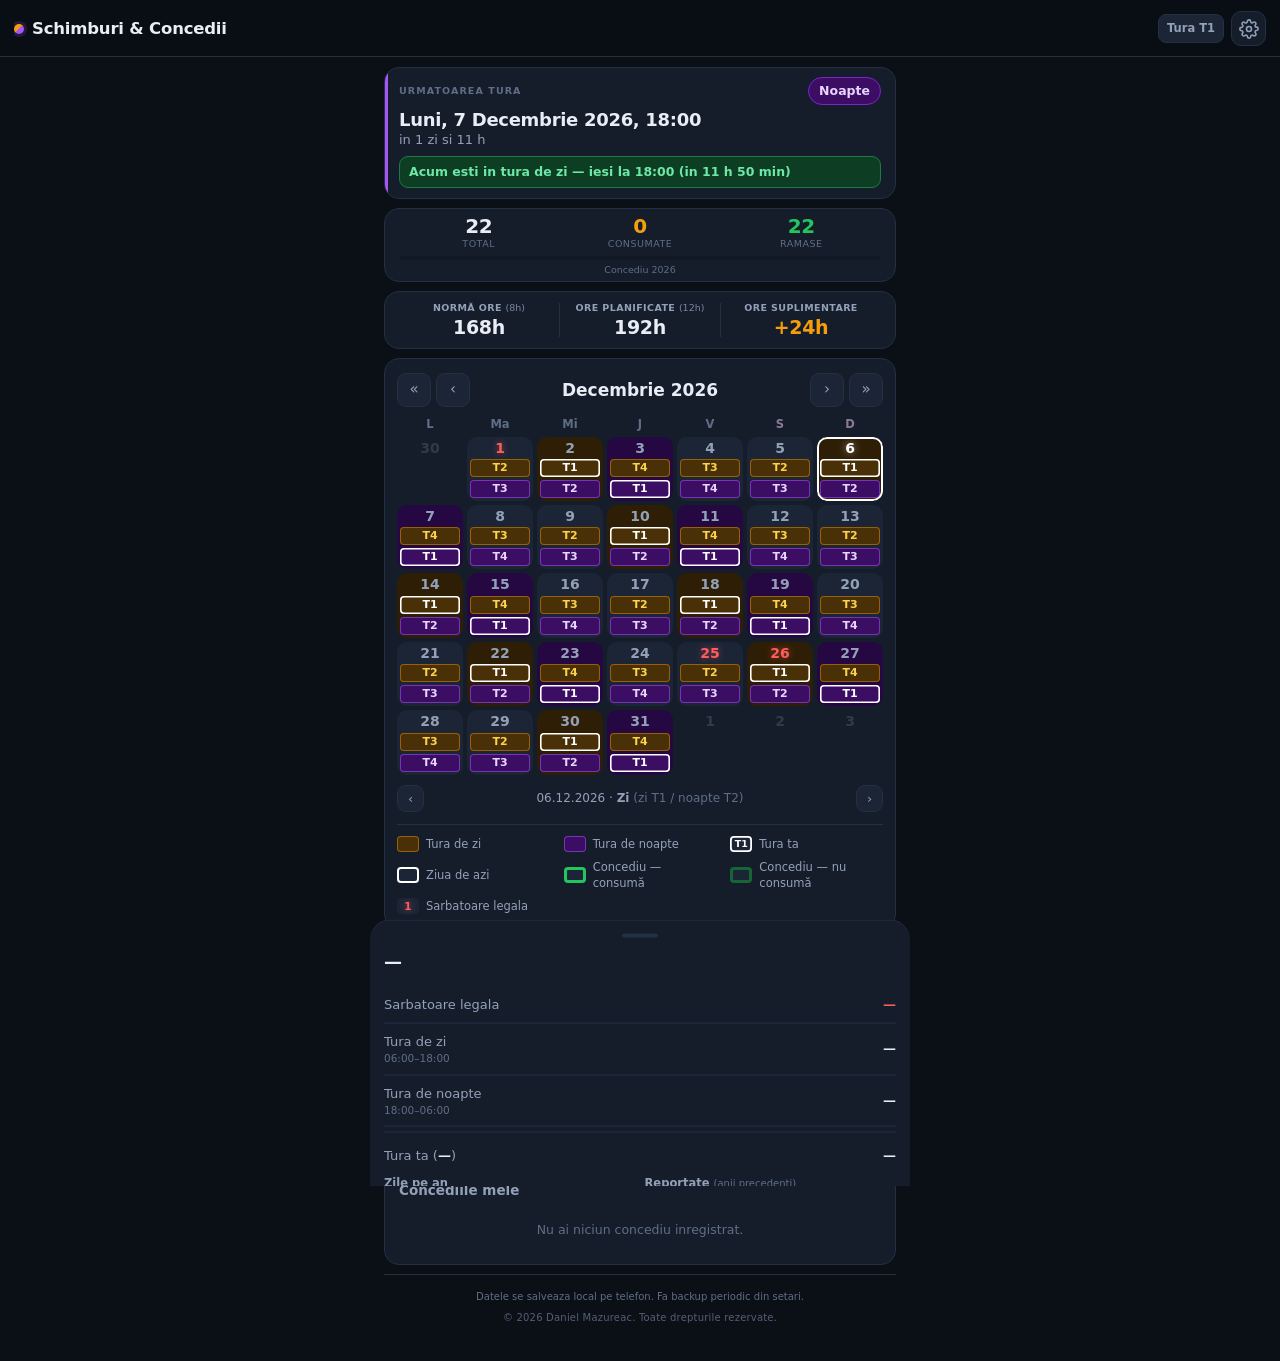
==== commit 575618d1: "new feature: tracker ore suplimentare" ====
--- a/index.html
+++ b/index.html
@@ -11,7 +11,7 @@
 <meta name="mobile-web-app-capable" content="yes">
 <meta name="apple-mobile-web-app-capable" content="yes">
 <meta name="apple-mobile-web-app-status-bar-style" content="black-translucent">
-<meta name="apple-mobile-web-app-title" content="Ture">
+<meta name="apple-mobile-web-app-title" content="Concedii Egger">
 <link rel="apple-touch-icon" href="icons/icon-192.png">
 <link rel="icon" href="icons/icon-192.png">
 <link rel="stylesheet" href="styles.css">
@@ -55,6 +55,24 @@
     <div class="stat-year" id="statYear">2026</div>
   </section>
 
+  <!-- ===== ORE LUNA ===== -->
+  <section class="month-hours" id="monthHours">
+    <div class="mh-col">
+      <span class="mh-lbl">Normă ore <small>(8h)</small></span>
+      <b id="mhNorm">—</b>
+    </div>
+    <div class="mh-sep"></div>
+    <div class="mh-col">
+      <span class="mh-lbl">Ore planificate <small>(12h)</small></span>
+      <b id="mhPlanned">—</b>
+    </div>
+    <div class="mh-sep"></div>
+    <div class="mh-col">
+      <span class="mh-lbl">Ore suplimentare</span>
+      <b id="mhExtra">—</b>
+    </div>
+  </section>
+
   <!-- ===== CALENDAR ===== -->
   <section class="card calendar-card">
     <div class="cal-nav">
@@ -81,8 +99,8 @@
       <span><i class="chip noapte"></i>Tura de noapte</span>
       <span><i class="chip mine" id="lgMine"></i>Tura ta</span>
       <span><i class="sw sw-today"></i>Ziua de azi</span>
-      <span><i class="sw sw-vac"></i>Concediu — consuma</span>
-      <span><i class="sw sw-vacfree"></i>Concediu — zi libera</span>
+      <span><i class="sw sw-vac"></i>Concediu — consumă</span>
+      <span><i class="sw sw-vacfree"></i>Concediu — nu consumă</span>
       <span><i class="sw sw-hol">1</i>Sarbatoare legala</span>
     </div>
   </section>
--- a/styles.css
+++ b/styles.css
@@ -86,6 +86,18 @@
 .card{background:var(--card);border:1px solid var(--line);border-radius:var(--r);padding:var(--pad);margin-bottom:9px}
 .card-title{font-size:clamp(12px,3.4vw,13.5px);color:var(--txt2);font-weight:600;margin-bottom:9px}
 .muted{color:var(--txt3);font-weight:400}
+
+/* ---------- ore luna ---------- */
+.month-hours{
+  background:var(--card);border:1px solid var(--line);border-radius:var(--r);
+  padding:7px var(--pad);margin-bottom:9px;
+  display:flex;align-items:stretch;gap:0;
+}
+.mh-col{flex:1;display:flex;flex-direction:column;align-items:center;justify-content:space-between;gap:2px;padding:3px 2px}
+.mh-lbl{font-size:clamp(8px,2.4vw,9.5px);color:var(--txt2);text-align:center;line-height:1.3;text-transform:uppercase;letter-spacing:.4px;font-weight:700}
+.mh-lbl small{text-transform:none;letter-spacing:0;font-size:inherit;display:inline;opacity:.8;font-weight:400}
+.month-hours b{font-size:clamp(15px,4.8vw,19px);font-weight:750;letter-spacing:-.3px;line-height:1.1}
+.mh-sep{width:1px;background:var(--line);margin:4px 0;flex:none}
 
 /* ---------- urmatoarea tura (compact) ---------- */
 .next-card{position:relative;overflow:hidden;padding:9px var(--pad) 10px}
@@ -108,7 +120,7 @@
 /* ---------- contor concediu (foarte compact) ---------- */
 .stats{
   background:var(--card);border:1px solid var(--line);border-radius:var(--r);
-  padding:8px var(--pad) 7px;margin-bottom:9px;
+  padding:6px var(--pad) 5px;margin-bottom:9px;
   display:grid;grid-template-columns:repeat(3,1fr);gap:0 2px;
 }
 .stat{text-align:center;display:flex;flex-direction:column;gap:0}
@@ -453,6 +465,7 @@
   .cell{min-height:44px}
   .chip{height:12px;line-height:12px;font-size:8px}
   .nav-btn{min-width:26px;height:26px;font-size:13px}
+  .mh-lbl small{display:block}
 }
 /* ecrane late / landscape */
 @media (min-width:560px){
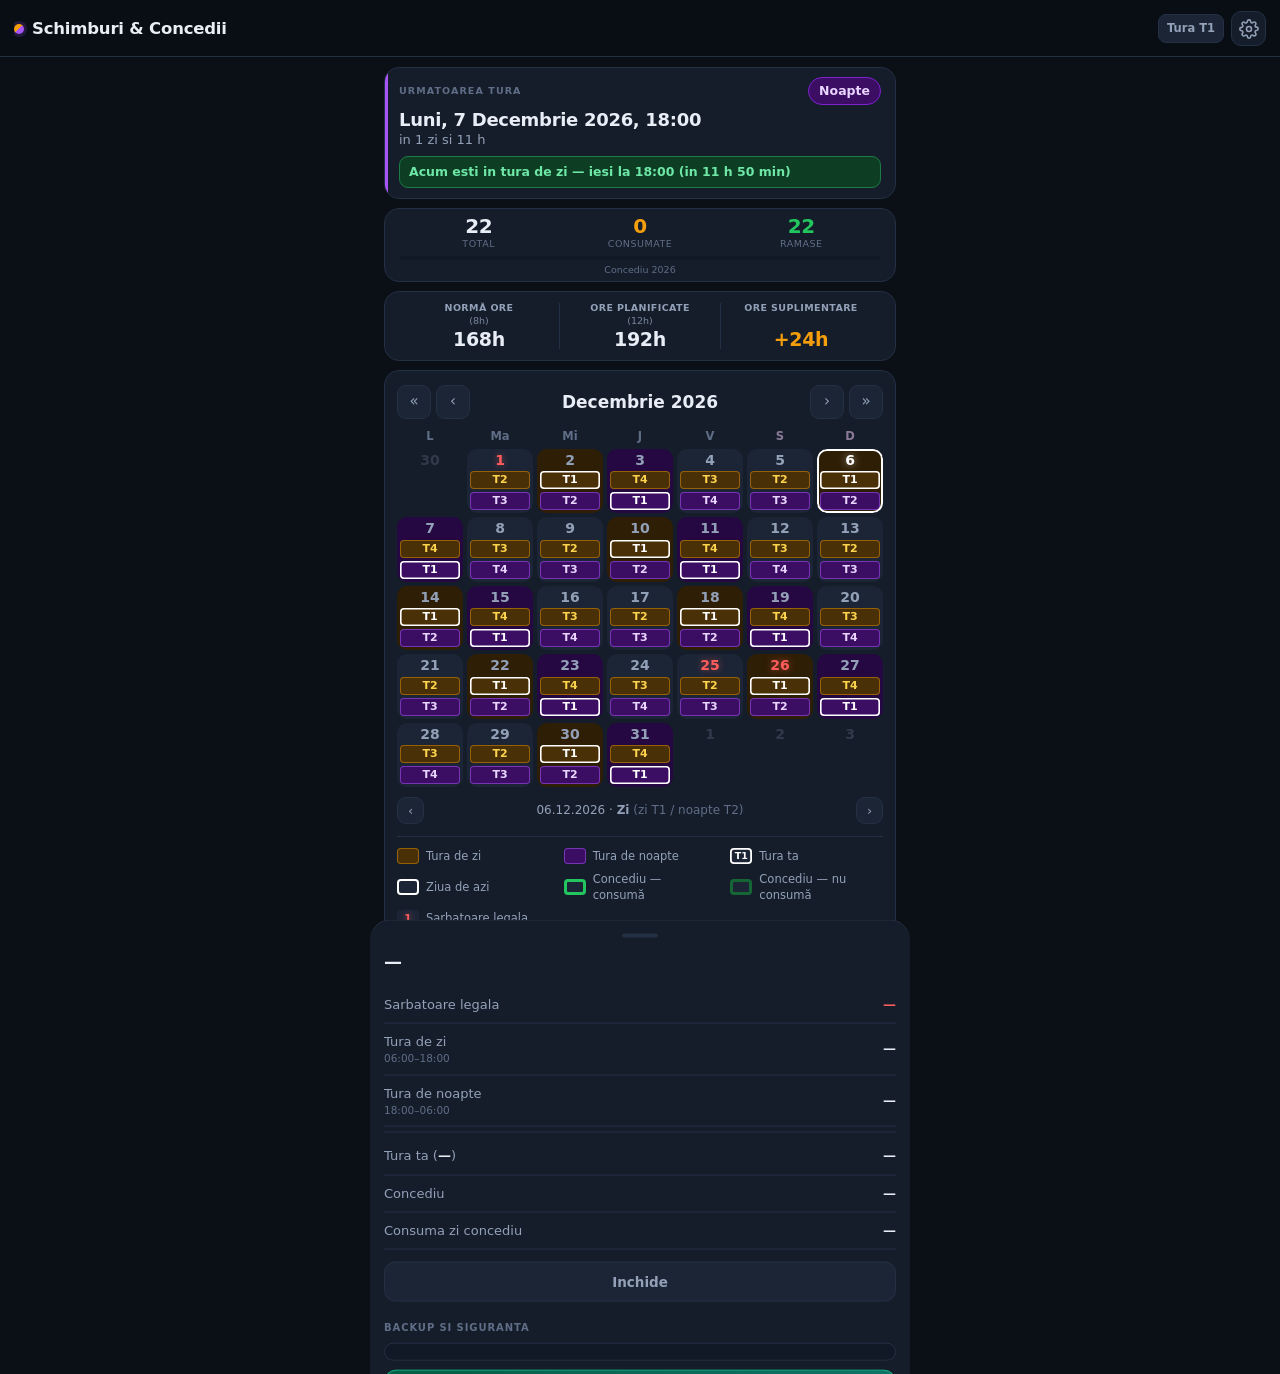
==== commit 0c765fe5: "new feature: evidenta anuala individuala" ====
--- a/index.html
+++ b/index.html
@@ -168,16 +168,19 @@
     <button type="button" class="btn-ghost full" id="holReset">Revino la sarbatorile automate</button>
   </div>
 
-  <div class="sect-title">Zile concediu</div>
-  <div class="conc-grid">
-    <label class="field">
-      <span class="lbl">Zile pe an</span>
-      <input type="number" id="setDays" min="0" max="365" step="1" inputmode="numeric">
-    </label>
-    <label class="field">
-      <span class="lbl">Reportate <small>(anii precedenti)</small></span>
-      <input type="number" id="setCarry" min="0" max="365" step="1" inputmode="numeric">
-    </label>
+  <button type="button" class="sect-toggle" id="concToggle" aria-expanded="false" aria-controls="concBody">
+    <span class="st-lbl">Zile concediu pe an</span>
+    <span class="st-sub" id="concSub">—</span>
+    <span class="st-arrow">&#8250;</span>
+  </button>
+  <div class="sect-body" id="concBody" hidden>
+    <div class="sect-note">Seteaza cate zile de concediu ai pentru fiecare an. Zilele neutilizate se <b>reporteaza automat</b> in anul urmator.</div>
+    <div id="concRows"></div>
+    <div class="conc-add">
+      <input type="number" id="concAddYear" min="2000" max="2100" step="1" inputmode="numeric" placeholder="An (ex: 2027)">
+      <input type="number" id="concAddDays" min="0" max="365" step="1" inputmode="numeric" placeholder="Zile">
+      <button type="button" class="btn-ghost" id="concAddBtn">Adauga</button>
+    </div>
   </div>
 
   <div class="sheet-actions">
--- a/styles.css
+++ b/styles.css
@@ -95,7 +95,7 @@
 }
 .mh-col{flex:1;display:flex;flex-direction:column;align-items:center;justify-content:space-between;gap:2px;padding:3px 2px}
 .mh-lbl{font-size:clamp(8px,2.4vw,9.5px);color:var(--txt2);text-align:center;line-height:1.3;text-transform:uppercase;letter-spacing:.4px;font-weight:700}
-.mh-lbl small{text-transform:none;letter-spacing:0;font-size:inherit;display:inline;opacity:.8;font-weight:400}
+.mh-lbl small{text-transform:none;letter-spacing:0;font-size:inherit;display:block;opacity:.8;font-weight:400}
 .month-hours b{font-size:clamp(15px,4.8vw,19px);font-weight:750;letter-spacing:-.3px;line-height:1.1}
 .mh-sep{width:1px;background:var(--line);margin:4px 0;flex:none}
 
@@ -305,6 +305,38 @@
 }
 .conc-grid .lbl small{font-weight:400;color:var(--txt3);font-size:clamp(8.5px,2.5vw,10px);white-space:nowrap}
 .conc-grid input{text-align:center;width:100%}
+
+/* ---------- per-year vacation day rows ---------- */
+.conc-rows{display:flex;flex-direction:column;gap:5px;margin-bottom:8px}
+.conc-row{
+  display:grid;grid-template-columns:clamp(46px,13vw,56px) 1fr auto auto;
+  align-items:center;gap:7px;
+  background:var(--card2);border:1px solid var(--line);border-radius:10px;padding:7px 9px;
+}
+.conc-row .cr-year{
+  font-size:clamp(12px,3.5vw,13.5px);font-weight:800;color:var(--txt2);text-align:center;
+}
+.conc-row.cr-current .cr-year{color:var(--conc)}
+.conc-row input[type=number]{
+  background:var(--bg2);border:1px solid var(--line);color:var(--txt);
+  padding:6px 8px;border-radius:8px;width:100%;text-align:center;font-size:14px;font-weight:700;
+}
+.conc-row input[type=number]:focus{outline:none;border-color:var(--noapte)}
+.cr-carry{
+  font-size:clamp(9px,2.6vw,10.5px);color:var(--txt3);white-space:nowrap;text-align:right;line-height:1.35;
+}
+.cr-carry b{color:var(--conc);font-weight:750}
+.cr-del{
+  background:transparent;border:1px solid #5c2222;color:var(--danger);
+  width:26px;height:26px;border-radius:7px;cursor:pointer;flex:none;padding:0;font-size:15px;line-height:1;
+}
+.conc-add{display:grid;grid-template-columns:1fr 1fr auto;gap:7px;margin-top:4px}
+.conc-add input{padding:8px 9px}
+.conc-add .btn-ghost{flex:none;padding:9px 12px}
+@media (max-width:400px){
+  .conc-add{grid-template-columns:1fr 1fr}
+  .conc-add .btn-ghost{grid-column:1/-1}
+}
 .sheet-actions{display:flex;gap:8px;margin-top:12px;flex-wrap:wrap}
 .sheet-sep{height:1px;background:var(--line);margin:14px 0 11px}
 
@@ -466,8 +498,7 @@
   .chip{height:12px;line-height:12px;font-size:8px}
   .nav-btn{min-width:26px;height:26px;font-size:13px}
   .mh-lbl small{display:block}
-}
-/* ecrane late / landscape */
+}/* ecrane late / landscape */
 @media (min-width:560px){
   .cell{min-height:62px}
 }
